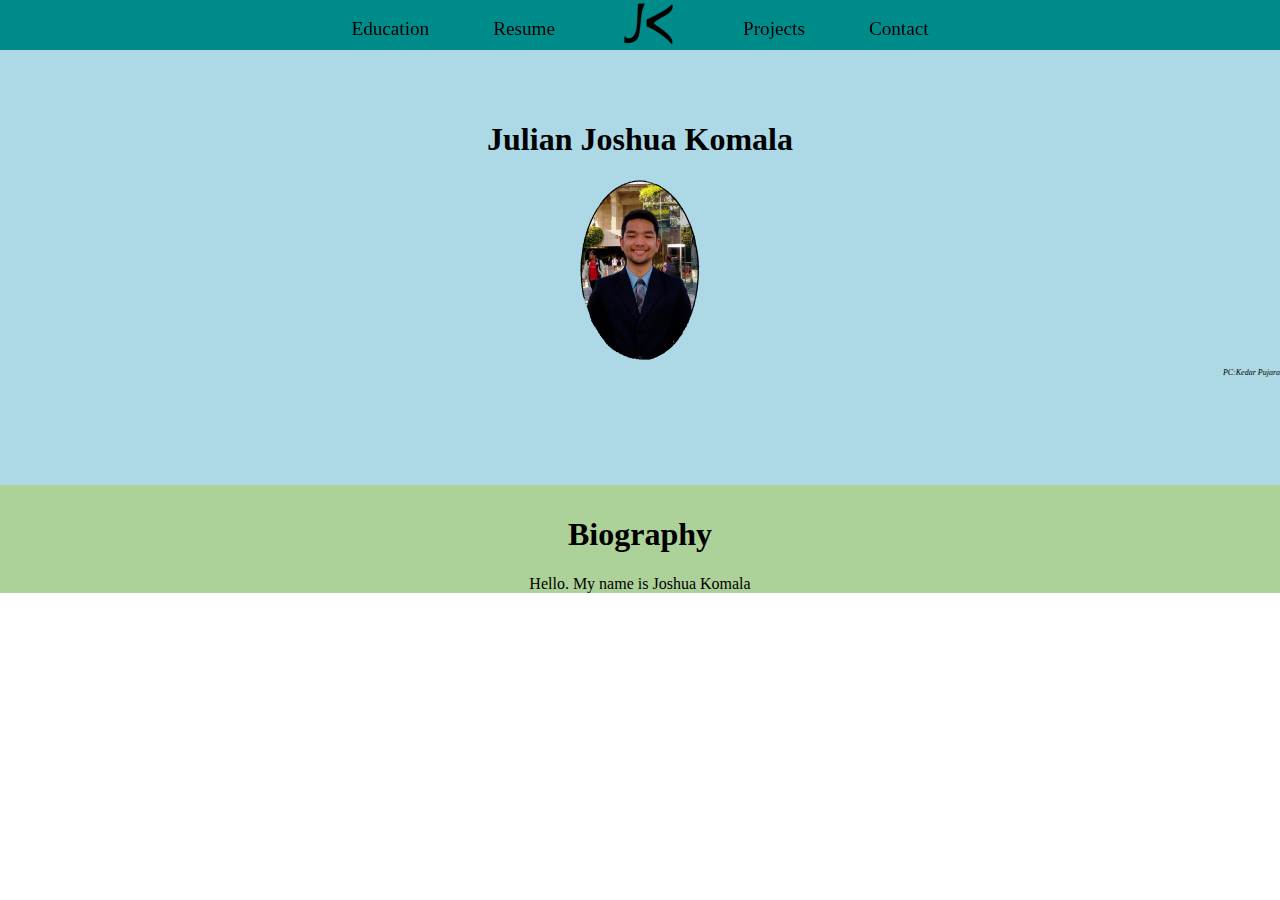
==== index.html @ 275aaf78 "New tab for resume" ====
<!DOCTYPE html>
<html>
  <head>
    <title>Julian Joshua Komala</title>
    <link rel="stylesheet" type="text/css" href="style.css">
    <link rel="icon" type="image/png" href="images/Logo.png">
  </head>
<body>
	<div id="navbar">

		<li><a href="http://joshuakomala.github.io/edu">Education</a></li>
		<li><a href="assets/Resume.pdf" target="_blank">Resume</a></li>
		<li><a id="noUnderline" href="http://joshuakomala.github.io"><img src="images/Logo.png" /></a></li>
		<li><a href="http://joshuakomala.github.io/projects">Projects</a></li>
		<li><a href="http://joshuakomala.github.io/contact">Contact</a></li>

	</div>
	<div id="intro">
		<h1>Julian Joshua Komala</h1>
		<img id="mypic" src="images/me.png" />
		<p id="photocred"><em>PC:Kedar Pujara</em></p>
	</div>
	<div id="bio">
		<h1>Biography</h1>
		<p> Hello. My name is Joshua Komala </p>
	</div>
</body>
</html>
---- style.css ----
h1 {

	text-align:center;
}

p{

	text-align: center;
}

body{

	margin: 0px;
	padding: 0px;
}

#mypic {
	display:block;
	width: 120px;
	height: 180px;
	margin-left:auto;
	margin-right: auto;

}

#intro {
	background-color: #ADD8E6;
	padding-top:100px;
	padding-bottom:100px;
	width:100%;
	height:100%;
}
#photocred {

	text-align:right;
	font-family:Verdana;
	font-size:0.5em;
}
#bio {
	padding-top:10px;
	background-color:  #ADD299;

}

#navbar li {
	position:relative;
	display:inline-block;
	list-decoration: none;
	font-size:1.2em;
	font-family:fantasy;
	padding: 0 30px 0 30px;
	top:-25px;	

}
#navbar li:nth-child(3){
	top:-5px;
	
}
#navbar {
	padding-left:0px;
	position:fixed;
	text-align:center;
	background-color:darkcyan;
	width:100%;
	height:50px;
	z-index:100;
}
#noUnderline:active{

	border-bottom:none;
}

a:link{
	text-decoration:none;
	color:black;

}
a:visited{
	color:black;
}
a:active{
	border-bottom: 2px solid darkblue;
}

a:hover{

	color:darkblue;
}

.comingsoon{

	background-color:#ADD8E6;
}

.currentLink{

	border-bottom: 2px solid black;
}
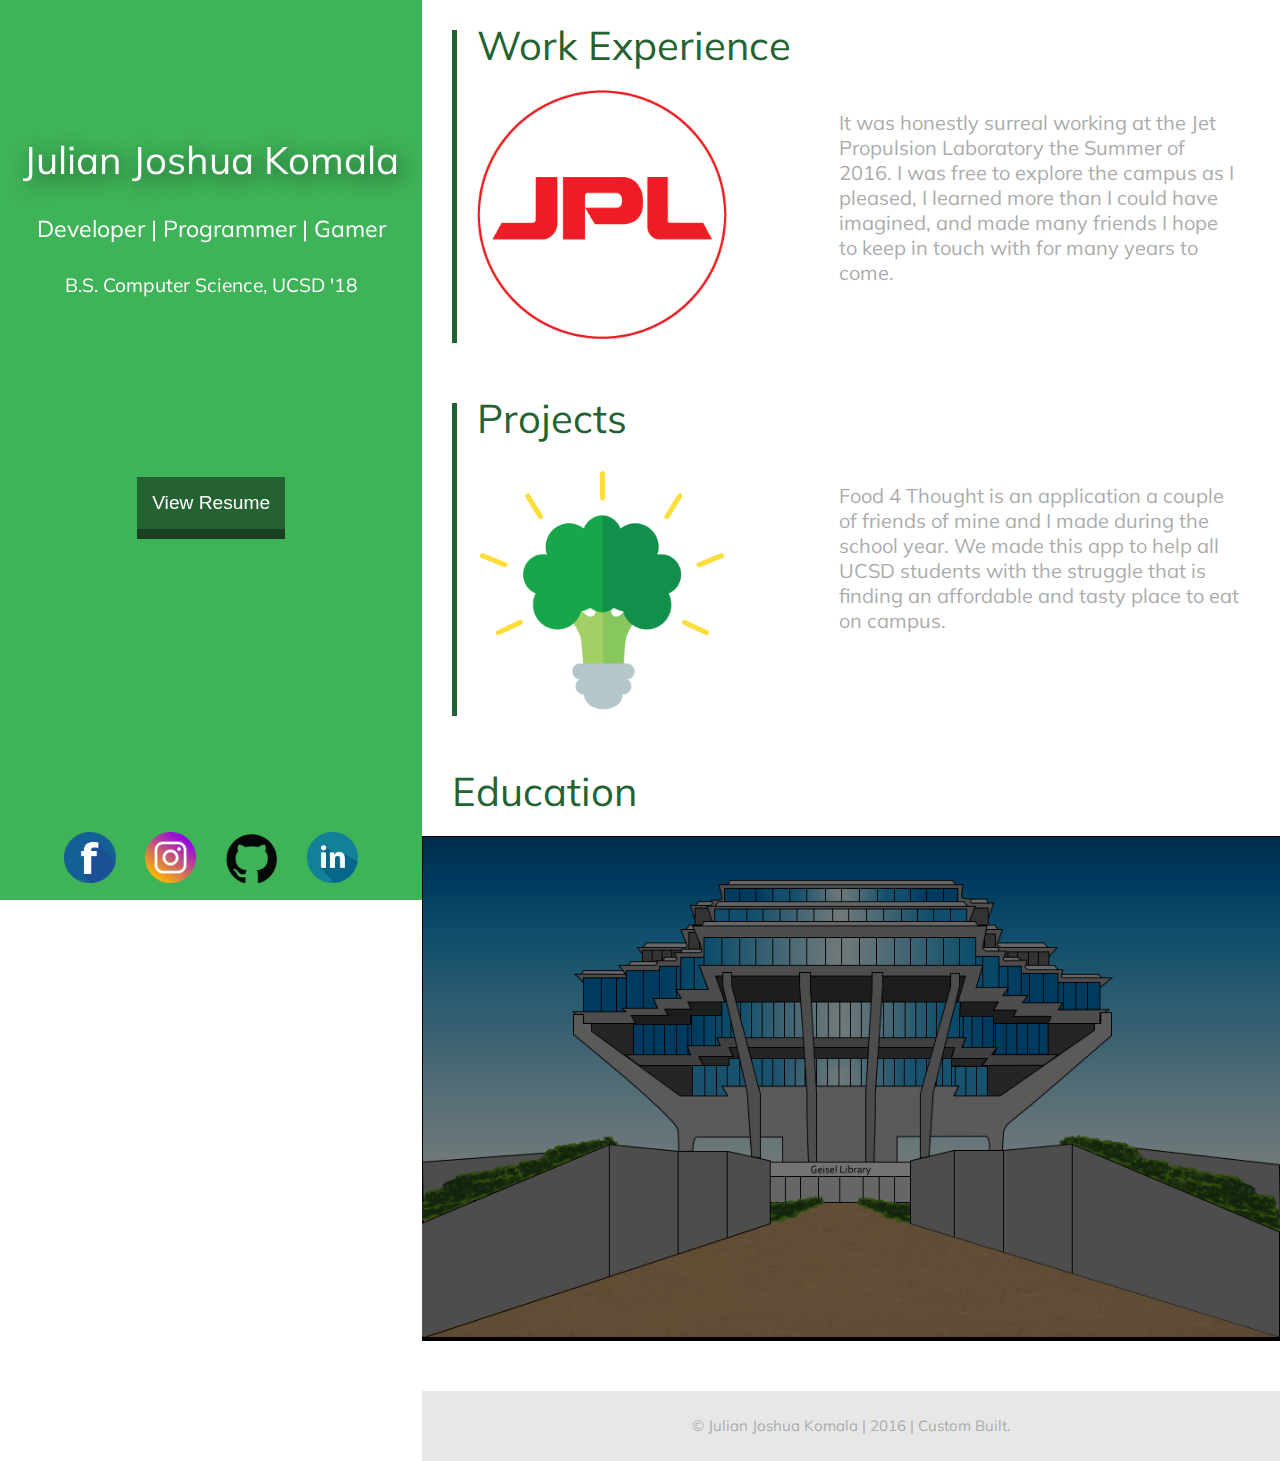
==== commit c3c95471: "NEW WEBSITE" ====
--- a/index.html
+++ b/index.html
@@ -1,28 +1,59 @@
 <!DOCTYPE html>
 <html>
-  <head>
-    <title>Julian Joshua Komala</title>
-    <link rel="stylesheet" type="text/css" href="style.css">
-    <link rel="icon" type="image/png" href="images/Logo.png">
-  </head>
-<body>
-	<div id="navbar">
+	<head>
+		<title>Julian Joshua Komala</title>
+		<link rel="stylesheet" type="text/css" href="newstyle.css">
+		<link rel="stylesheet" type="text/css"
+		      href="https://fonts.googleapis.com/css?family=Muli">
+		<link rel="icon" type="image/png" href="images/Logo.png">
+	</head>
+	<body>
+		<div id="intro">
+			<div class="container">
+				<div class="intro-header">Julian Joshua Komala</div>
+				<div class="intro-body"> Developer | Programmer | Gamer </div>
+				<div class="intro-body"> B.S. Computer Science, UCSD '18 </div>
+				<button id="resume" onclick="window.open('assets/Resume.pdf')"> View Resume</button>
+			</div>
+			<div id="icons">
+				<img id="fb" src="images/facebook.png" />
+				<img id="insta" src="images/instagram.png" />
+				<img id="git" src="images/github.png" />
+				<img id="linkedin" src="images/linkedin.png" />
 
-		<li><a href="http://joshuakomala.github.io/edu">Education</a></li>
-		<li><a href="assets/Resume.pdf" target="_blank">Resume</a></li>
-		<li><a id="noUnderline" href="http://joshuakomala.github.io"><img src="images/Logo.png" /></a></li>
-		<li><a href="http://joshuakomala.github.io/projects">Projects</a></li>
-		<li><a href="http://joshuakomala.github.io/contact">Contact</a></li>
+			</div>
 
-	</div>
-	<div id="intro">
-		<h1>Julian Joshua Komala</h1>
-		<img id="mypic" src="images/me.png" />
-		<p id="photocred"><em>PC:Kedar Pujara</em></p>
-	</div>
-	<div id="bio">
-		<h1>Biography</h1>
-		<p> Hello. My name is Joshua Komala </p>
-	</div>
-</body>
+			
+		</div>
+		<div id="body">
+			<div id="work">
+				<div class="panel">
+					<div class="panel-header">Work Experience</div>
+					<div class="panel-body">
+						<img id="jpl" src="images/jpl.png" />
+						<div class="panel-info"> It was honestly surreal working at the Jet Propulsion Laboratory the Summer of 2016. I was free to explore the campus as I pleased, I learned more than I could have imagined, and made many friends I hope to keep in touch with for many years to come.</div>
+					</div>
+				</div>
+				<div class="panel">
+					<div class="panel-header">Projects</div>
+					<div class="panel-body">
+						<img id="foodforthought" src="images/foodforthought.png" />
+						<div class="panel-info"> Food 4 Thought is an application a couple of friends of mine and I made during the school year. We made this app to help all UCSD students with the struggle that is finding an affordable and tasty place to eat on campus.  </div>
+					</div>
+				</div>
+				<div id="education">
+					<div class="panel-header">Education</div>
+					<div id="geiselbg">
+						<img id="geisel" src="images/geisel.png" />
+					</div>
+				</div>
+			</div>	
+			<div id="footer">
+				<div>&copy; Julian Joshua Komala | 2016 | Custom Built. </div>
+			</div>
+		</div>
+
+		<script src="https://code.jquery.com/jquery-3.1.1.js" ></script>
+		<script src="newscript.js"></script>
+	</body>
 </html>
--- a/newstyle.css
+++ b/newstyle.css
@@ -0,0 +1,215 @@
+/***********COLORS************
+	1. forest green :#246331;
+	2. grass green : #3fb358;
+
+
+
+
+*/
+
+
+/********* TABLE OF CONTENTS ***********
+	1. GENERAL
+	2. INTRO
+	3. BODY
+	4. FOOTER
+*/
+
+/* 1. ******** GENERAL **********/
+
+html,body {
+	padding: 0px;
+	margin: 0px;
+	font-family:Muli;
+
+}
+
+.container{
+	position: absolute;
+	width: 100%;
+}
+
+
+/* 2. ******** INTRO **********/
+
+#intro{
+	position:relative;
+	background-color: #3fb358;
+	width: 100%;
+	height: 100vh;
+	min-height:1200px;
+}
+#intro div{
+	text-align: center;
+	color: #fff;
+}
+.intro-header{
+	font-size: 90px;
+	text-shadow: 5px 5px 20px #1a4022;
+	padding-top: 15vh;
+}
+.intro-body{
+	padding-top: 30px;
+	font-size: 45px;
+}
+.intro-body:nth-child(3){
+	font-size:40px;
+}
+#resume{
+	background-color: #246331;
+	color: #fff;
+	font-size:35px;
+	padding:40px;
+	border:0px;
+	margin-top:20vh;
+	box-shadow:0 10px #1a4022;
+}
+#resume:focus{
+	outline:0px;
+}
+#resume:active{
+
+	box-shadow:0 4px #1a4022;
+	transform: translateY(6px);
+}
+#icons{
+	width:100%;
+	position:absolute;
+	bottom:0px;
+	text-align:center;
+}
+#icons img{
+	cursor:pointer;
+	width:150px;
+	margin:20px;
+}
+
+
+/* 3. ******** BODY **********/
+#work{
+	margin:30px 0px 150px 0px;
+
+}
+.panel{
+	margin-left:30px;
+	padding-left:20px;
+	border-left:5px solid #246331;
+
+}
+.panel-header{
+	font-size:80px;
+	margin-top:125px;
+	color:#246331;
+	line-height:50px;
+	margin-bottom:30px;
+}
+.panel-info{
+	float:right;
+	text-align:left;
+	width:50%;
+	margin:20px 40px 0 0;
+	color:#ababab;
+	font-size:25px;
+	word-break: break-word;
+}
+.panel-body img{
+	cursor:pointer;
+}
+#education .panel-header{
+	margin-left:30px;
+}
+#geiselbg{
+	background-color:black;
+}
+#geisel{
+	opacity:0.5;
+	width:100%;
+}
+
+/* 4. ******** FOOTER **********/
+#footer{
+	position:relative;
+	bottom:0px;
+	background-color:#E7E7E7;
+	height:150px;
+	width:100%;
+	text-align:center;
+}
+#footer div{
+	padding-top:50px;
+	color:#ABABAB;
+	font-size:30px;
+
+}
+
+
+@media screen and (min-width:480px) {
+
+	#intro{
+		width:33%;
+		position:fixed;
+		min-height:300px;
+	}
+	.intro-header{
+		font-size:3vw;
+	}
+	.intro-body{
+		font-size:1.8vw;
+	}
+	.intro-body:nth-child(3){
+		font-size:1.5vw;
+	}
+	#resume{
+		font-size:1.5vw;
+		padding:15px;
+	}
+	#icons img{
+		cursor:pointer;
+		width:4vw;
+		margin:1vw;
+	
+	}
+	#body{
+		width:67%;
+		float:right;
+	}
+	#work{
+		margin-left:0px;
+		margin-bottom:50px;
+	}
+	.panel-header{
+		font-size:40px;
+		margin-top:30px;
+		line-height:30px;
+	}
+
+	.panel-body{
+		margin-bottom:60px;
+	}
+	.panel-body img{
+		cursor:pointer;
+		width:250px;
+	}
+	.panel-info{
+		font-size:20px;
+
+	}
+
+	#footer{
+
+		height:70px;
+
+	}
+	#footer div{
+		padding-top:25px;
+		color:#ABABAB;
+		font-size:15px;
+
+	}
+}
+
+@media screen and (max-height:300px) {
+	#intro{
+		position:relative;
+	}
+}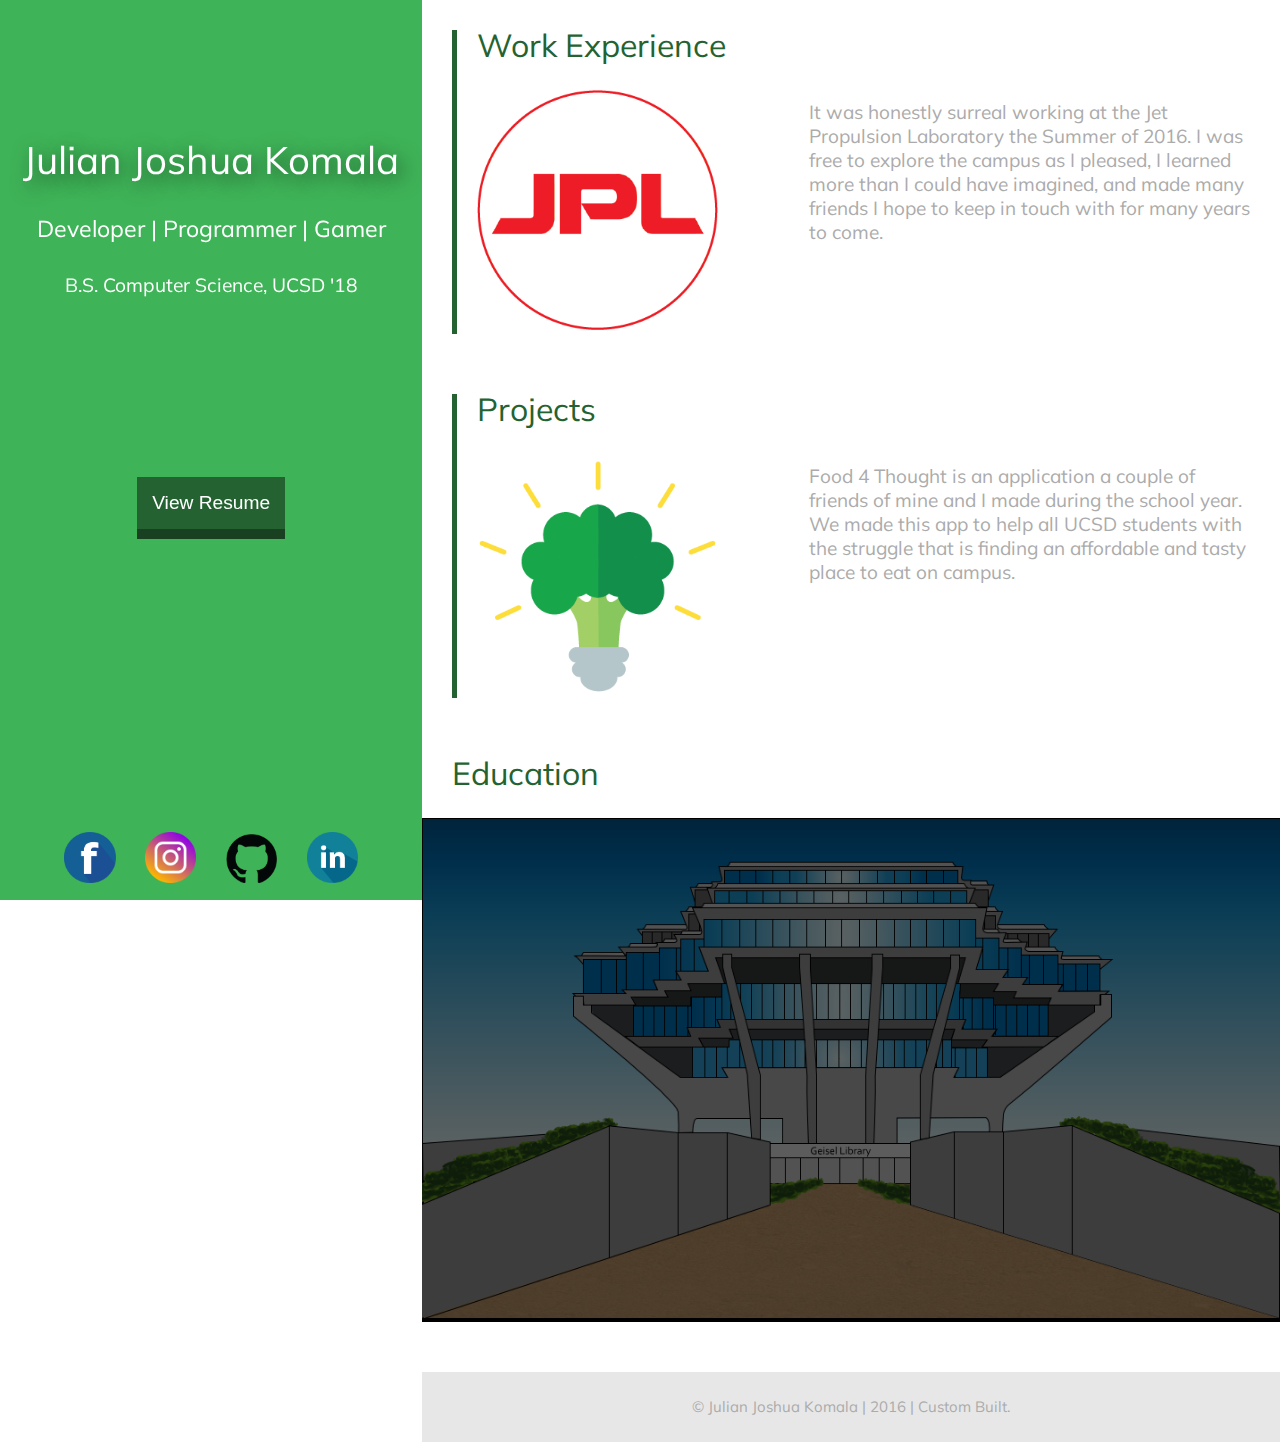
==== commit a72b33e3: "Updated Responsivenes" ====
--- a/index.html
+++ b/index.html
@@ -1,11 +1,13 @@
 <!DOCTYPE html>
 <html>
 	<head>
+		<meta name="viewport" content="width=device-width, initial-scale=1">
 		<title>Julian Joshua Komala</title>
 		<link rel="stylesheet" type="text/css" href="newstyle.css">
 		<link rel="stylesheet" type="text/css"
 		      href="https://fonts.googleapis.com/css?family=Muli">
 		<link rel="icon" type="image/png" href="images/Logo.png">
+
 	</head>
 	<body>
 		<div id="intro">
--- a/newstyle.css
+++ b/newstyle.css
@@ -37,32 +37,33 @@
 	background-color: #3fb358;
 	width: 100%;
 	height: 100vh;
-	min-height:1200px;
+	min-height:600px;
 }
 #intro div{
 	text-align: center;
 	color: #fff;
 }
 .intro-header{
-	font-size: 90px;
+	font-size: 9vw;
 	text-shadow: 5px 5px 20px #1a4022;
 	padding-top: 15vh;
 }
 .intro-body{
 	padding-top: 30px;
-	font-size: 45px;
+	font-size:5.25vw;
 }
 .intro-body:nth-child(3){
-	font-size:40px;
+	font-size:4.75vw;
 }
 #resume{
 	background-color: #246331;
 	color: #fff;
-	font-size:35px;
-	padding:40px;
+	font-size:4.5vw;
+	padding:30px;
 	border:0px;
 	margin-top:20vh;
 	box-shadow:0 10px #1a4022;
+	cursor:pointer;
 }
 #resume:focus{
 	outline:0px;
@@ -80,40 +81,43 @@
 }
 #icons img{
 	cursor:pointer;
-	width:150px;
-	margin:20px;
+	width:12vw;
+	margin:4vw;
 }
 
 
 /* 3. ******** BODY **********/
+
+
 #work{
 	margin:30px 0px 150px 0px;
 
 }
 .panel{
-	margin-left:30px;
-	padding-left:20px;
-	border-left:5px solid #246331;
+	margin-left:15px;
+	padding-left:15px;
+	border-left:3px solid #246331;
 
 }
 .panel-header{
-	font-size:80px;
-	margin-top:125px;
+	font-size:30px;
+	margin-top:50px;
 	color:#246331;
-	line-height:50px;
+	line-height:20px;
 	margin-bottom:30px;
 }
 .panel-info{
 	float:right;
 	text-align:left;
 	width:50%;
-	margin:20px 40px 0 0;
+	margin:10px 20px 0 0;
 	color:#ababab;
-	font-size:25px;
+	font-size:3vw;
 	word-break: break-word;
 }
 .panel-body img{
 	cursor:pointer;
+	width:33%;
 }
 #education .panel-header{
 	margin-left:30px;
@@ -122,7 +126,7 @@
 	background-color:black;
 }
 #geisel{
-	opacity:0.5;
+	opacity:0.4;
 	width:100%;
 }
 
@@ -177,8 +181,13 @@
 		margin-left:0px;
 		margin-bottom:50px;
 	}
+	.panel{
+		margin-left:30px;
+		padding-left:20px;
+		border-left:5px solid #246331;
+	}
 	.panel-header{
-		font-size:40px;
+		font-size:2.5vw;
 		margin-top:30px;
 		line-height:30px;
 	}
@@ -188,10 +197,12 @@
 	}
 	.panel-body img{
 		cursor:pointer;
-		width:250px;
+		width:30%;
 	}
 	.panel-info{
-		font-size:20px;
+		width:55%;
+		margin:10px 30px 0 0;
+		font-size: calc(1.25vw + 3px);
 
 	}
 
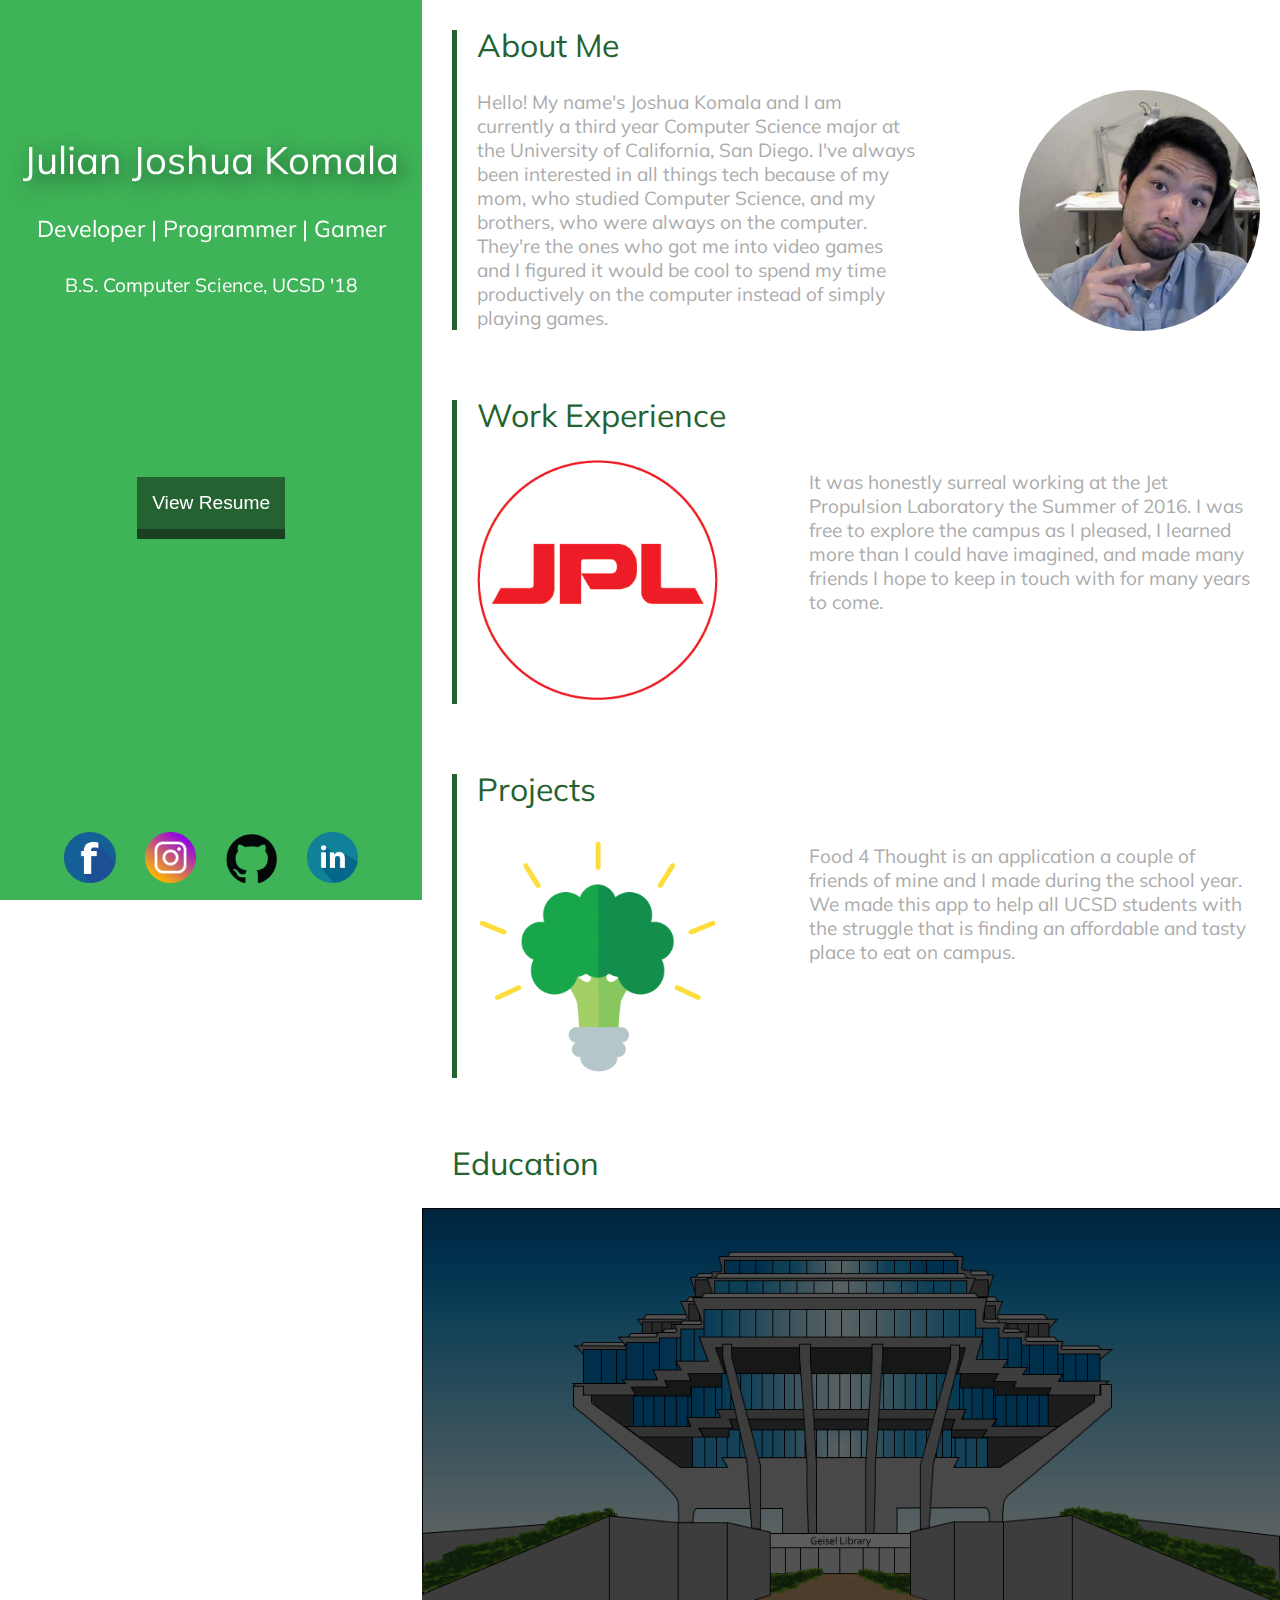
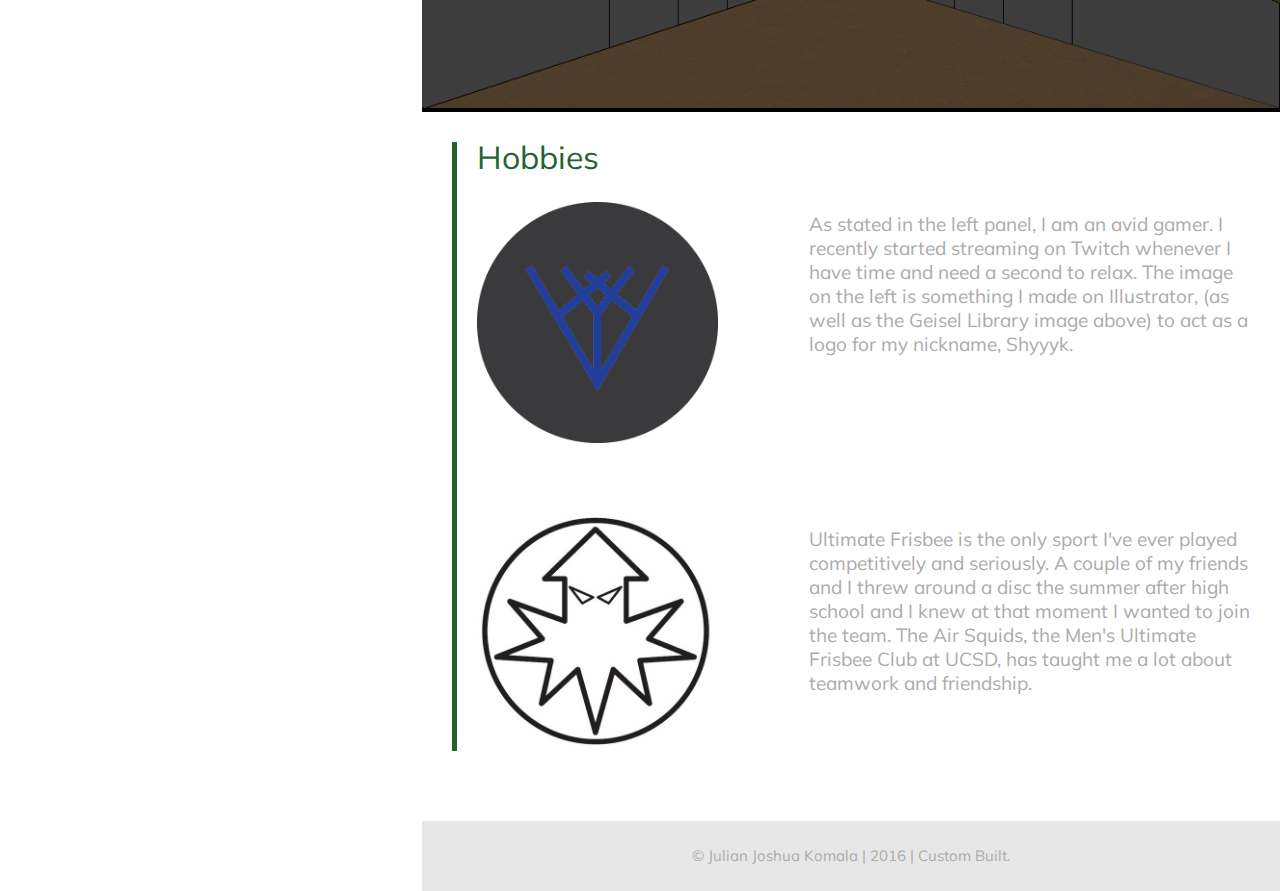
==== commit 62c7d2c8: "Added Hobbies and 404" ====
--- a/index.html
+++ b/index.html
@@ -7,6 +7,16 @@
 		<link rel="stylesheet" type="text/css"
 		      href="https://fonts.googleapis.com/css?family=Muli">
 		<link rel="icon" type="image/png" href="images/Logo.png">
+		<script>
+			(function(i,s,o,g,r,a,m){i['GoogleAnalyticsObject']=r;i[r]=i[r]||function(){
+			(i[r].q=i[r].q||[]).push(arguments)},i[r].l=1*new Date();a=s.createElement(o),
+			m=s.getElementsByTagName(o)[0];a.async=1;a.src=g;m.parentNode.insertBefore(a,m)
+			})(window,document,'script','https://www.google-analytics.com/analytics.js','ga');
+
+			ga('create', 'UA-90575501-1', 'auto');
+			ga('send', 'pageview');
+
+		</script>
 
 	</head>
 	<body>
@@ -15,7 +25,7 @@
 				<div class="intro-header">Julian Joshua Komala</div>
 				<div class="intro-body"> Developer | Programmer | Gamer </div>
 				<div class="intro-body"> B.S. Computer Science, UCSD '18 </div>
-				<button id="resume" onclick="window.open('assets/Resume.pdf')"> View Resume</button>
+				<button class="raised-button" onclick="window.open('assets/Resume.pdf')"> View Resume</button>
 			</div>
 			<div id="icons">
 				<img id="fb" src="images/facebook.png" />
@@ -30,17 +40,26 @@
 		<div id="body">
 			<div id="work">
 				<div class="panel">
+					<div class="panel-header">About Me</div>
+					<div class="panel-body">
+						<img id="mypic" class="right-align" src="images/mypic.jpeg" />
+						<div class="panel-info">
+							Hello! My name's Joshua Komala and I am currently a third year Computer Science major at the University of California, San Diego. I've always been interested in all things tech because of my mom, who studied Computer Science, and my brothers, who were always on the computer. They're the ones who got me into video games and I figured it would be cool to spend my time productively on the computer instead of simply playing games. 
+						</div>
+					</div>
+				</div>
+				<div class="panel">
 					<div class="panel-header">Work Experience</div>
 					<div class="panel-body">
-						<img id="jpl" src="images/jpl.png" />
-						<div class="panel-info"> It was honestly surreal working at the Jet Propulsion Laboratory the Summer of 2016. I was free to explore the campus as I pleased, I learned more than I could have imagined, and made many friends I hope to keep in touch with for many years to come.</div>
+						<img id="jpl" class="clickable" src="images/jpl.png" />
+						<div class="panel-info right-align"> It was honestly surreal working at the Jet Propulsion Laboratory the Summer of 2016. I was free to explore the campus as I pleased, I learned more than I could have imagined, and made many friends I hope to keep in touch with for many years to come.</div>
 					</div>
 				</div>
 				<div class="panel">
 					<div class="panel-header">Projects</div>
 					<div class="panel-body">
-						<img id="foodforthought" src="images/foodforthought.png" />
-						<div class="panel-info"> Food 4 Thought is an application a couple of friends of mine and I made during the school year. We made this app to help all UCSD students with the struggle that is finding an affordable and tasty place to eat on campus.  </div>
+						<img id="foodforthought" class="clickable" src="images/foodforthought.png" />
+						<div class="panel-info right-align"> Food 4 Thought is an application a couple of friends of mine and I made during the school year. We made this app to help all UCSD students with the struggle that is finding an affordable and tasty place to eat on campus.  </div>
 					</div>
 				</div>
 				<div id="education">
@@ -48,7 +67,20 @@
 					<div id="geiselbg">
 						<img id="geisel" src="images/geisel.png" />
 					</div>
+					
 				</div>
+				<div class="panel">
+					<div class="panel-header">Hobbies</div>
+					<div class="panel-body">
+						<img id="twitch" class="clickable" src="images/Shyyyk.png" />
+						<div class="panel-info right-align"> As stated in the left panel, I am an avid gamer. I recently started streaming on Twitch whenever I have time and need a second to relax. The image on the left is something I made on Illustrator, (as well as the Geisel Library image above) to act as a logo for my nickname, Shyyyk. </div>
+					</div>
+					<div class="panel-body">
+						<img id="airsquids" src="images/airsquids.jpg" />
+						<div class="panel-info right-align"> Ultimate Frisbee is the only sport I've ever played competitively and seriously. A couple of my friends and I threw around a disc the summer after high school and I knew at that moment I wanted to join the team. The Air Squids, the Men's Ultimate Frisbee Club at UCSD, has taught me a lot about teamwork and friendship. </div>
+					</div>
+				</div>
+
 			</div>	
 			<div id="footer">
 				<div>&copy; Julian Joshua Komala | 2016 | Custom Built. </div>
--- a/newstyle.css
+++ b/newstyle.css
@@ -27,6 +27,15 @@
 .container{
 	position: absolute;
 	width: 100%;
+
+}
+.right-align{
+	float:right;
+	margin-right:20px;
+}
+.center-align{
+	margin:auto;
+	text-align:center;
 }
 
 
@@ -55,7 +64,7 @@
 .intro-body:nth-child(3){
 	font-size:4.75vw;
 }
-#resume{
+.raised-button{
 	background-color: #246331;
 	color: #fff;
 	font-size:4.5vw;
@@ -65,10 +74,10 @@
 	box-shadow:0 10px #1a4022;
 	cursor:pointer;
 }
-#resume:focus{
+.raised-button:focus{
 	outline:0px;
 }
-#resume:active{
+.raised-button:active{
 
 	box-shadow:0 4px #1a4022;
 	transform: translateY(6px);
@@ -107,7 +116,6 @@
 	margin-bottom:30px;
 }
 .panel-info{
-	float:right;
 	text-align:left;
 	width:50%;
 	margin:10px 20px 0 0;
@@ -115,9 +123,18 @@
 	font-size:3vw;
 	word-break: break-word;
 }
+.panel-body{
+	margin-bottom:70px;
+
+}
 .panel-body img{
+	width:33%;
+}
+.clickable{
 	cursor:pointer;
-	width:33%;
+}
+#mypic{
+	border-radius:50%;
 }
 #education .panel-header{
 	margin-left:30px;
@@ -135,16 +152,33 @@
 	position:relative;
 	bottom:0px;
 	background-color:#E7E7E7;
-	height:150px;
+	height:100px;
 	width:100%;
 	text-align:center;
 }
 #footer div{
-	padding-top:50px;
+	padding-top:40px;
 	color:#ABABAB;
-	font-size:30px;
-
-}
+	font-size:14px;
+
+}
+
+/*  ********* 404 ******** */
+.forohfour-head{
+	color:#246331;
+	font-size:40px;
+}
+#fof-body-container{
+	margin:auto;
+	margin-top:50px;
+	max-width:480px;
+	min-height: 400px;
+}
+.forohfour-body{
+	color:#ababab;
+	font-size:11px;
+}
+
 
 
 @media screen and (min-width:480px) {
@@ -163,7 +197,7 @@
 	.intro-body:nth-child(3){
 		font-size:1.5vw;
 	}
-	#resume{
+	.raised-button{
 		font-size:1.5vw;
 		padding:15px;
 	}
@@ -191,19 +225,13 @@
 		margin-top:30px;
 		line-height:30px;
 	}
-
-	.panel-body{
-		margin-bottom:60px;
-	}
 	.panel-body img{
-		cursor:pointer;
 		width:30%;
 	}
 	.panel-info{
 		width:55%;
 		margin:10px 30px 0 0;
 		font-size: calc(1.25vw + 3px);
-
 	}
 
 	#footer{
@@ -223,4 +251,4 @@
 	#intro{
 		position:relative;
 	}
-}+}
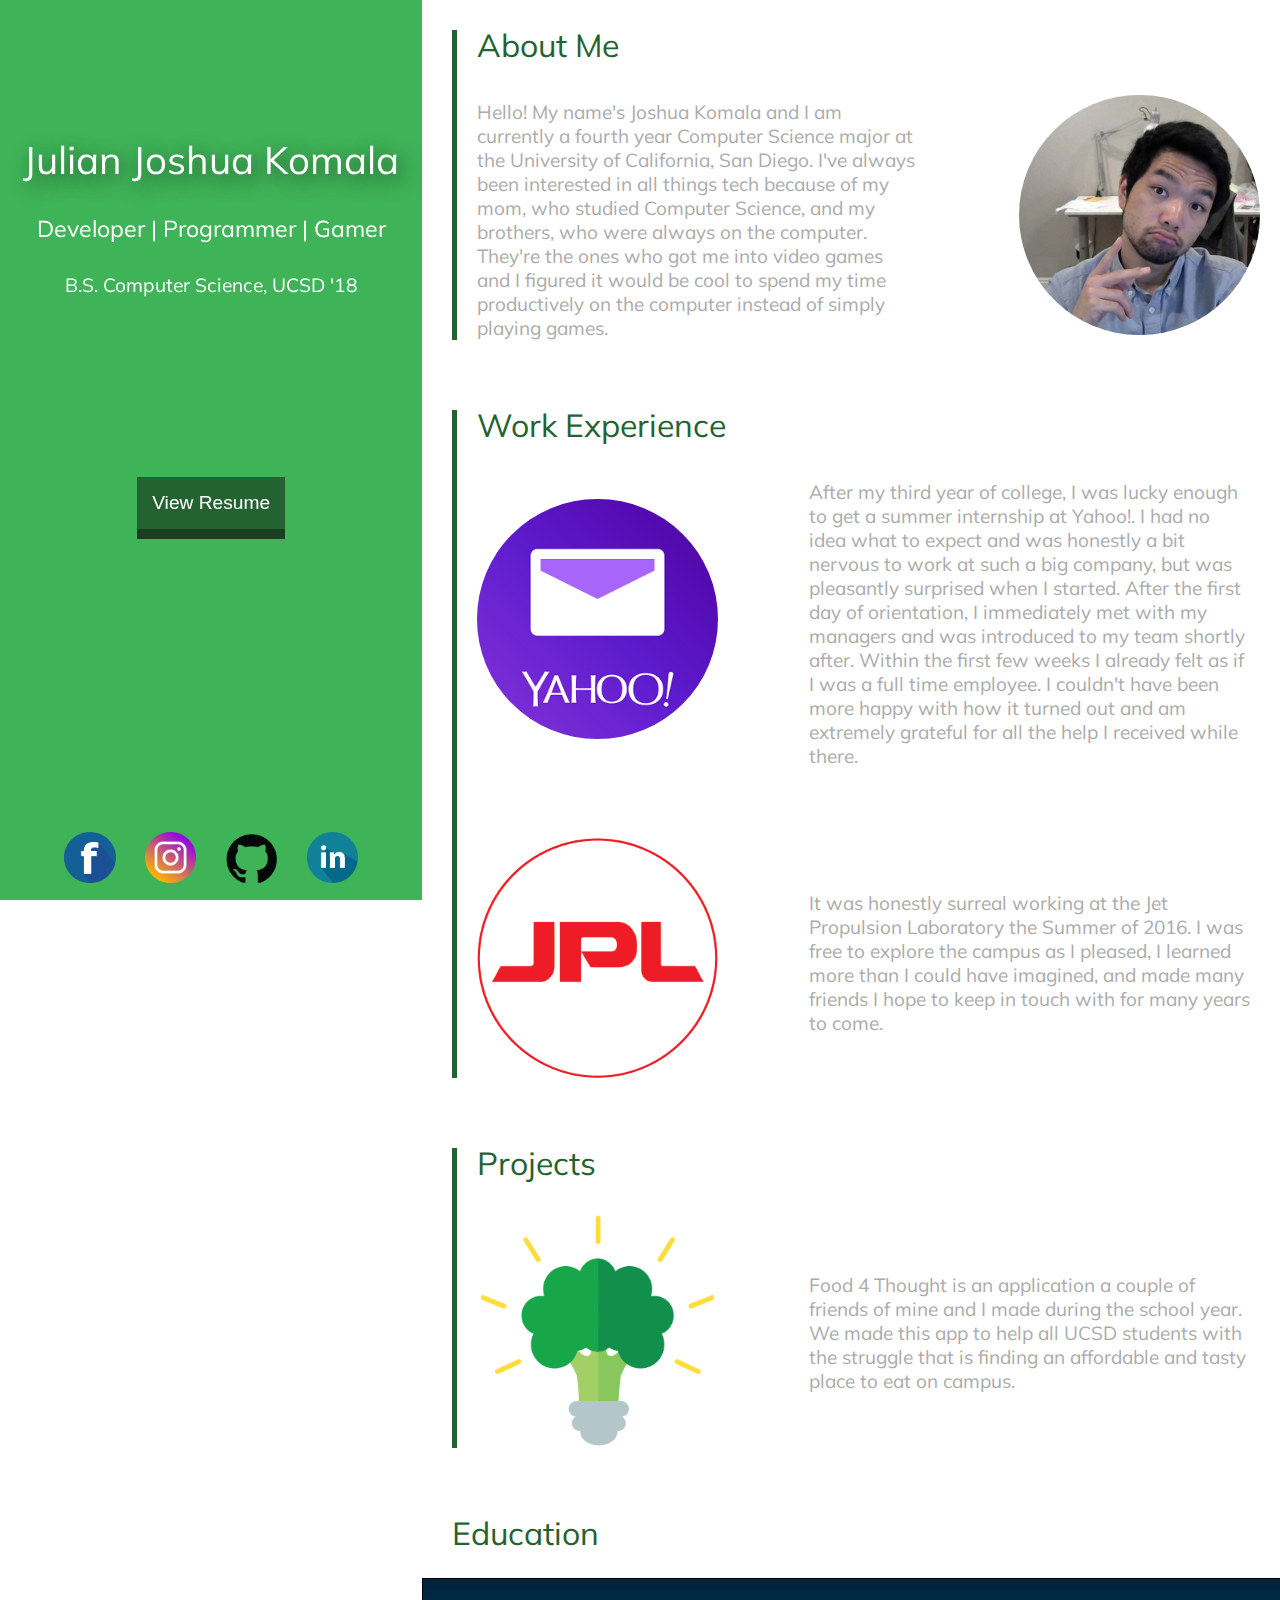
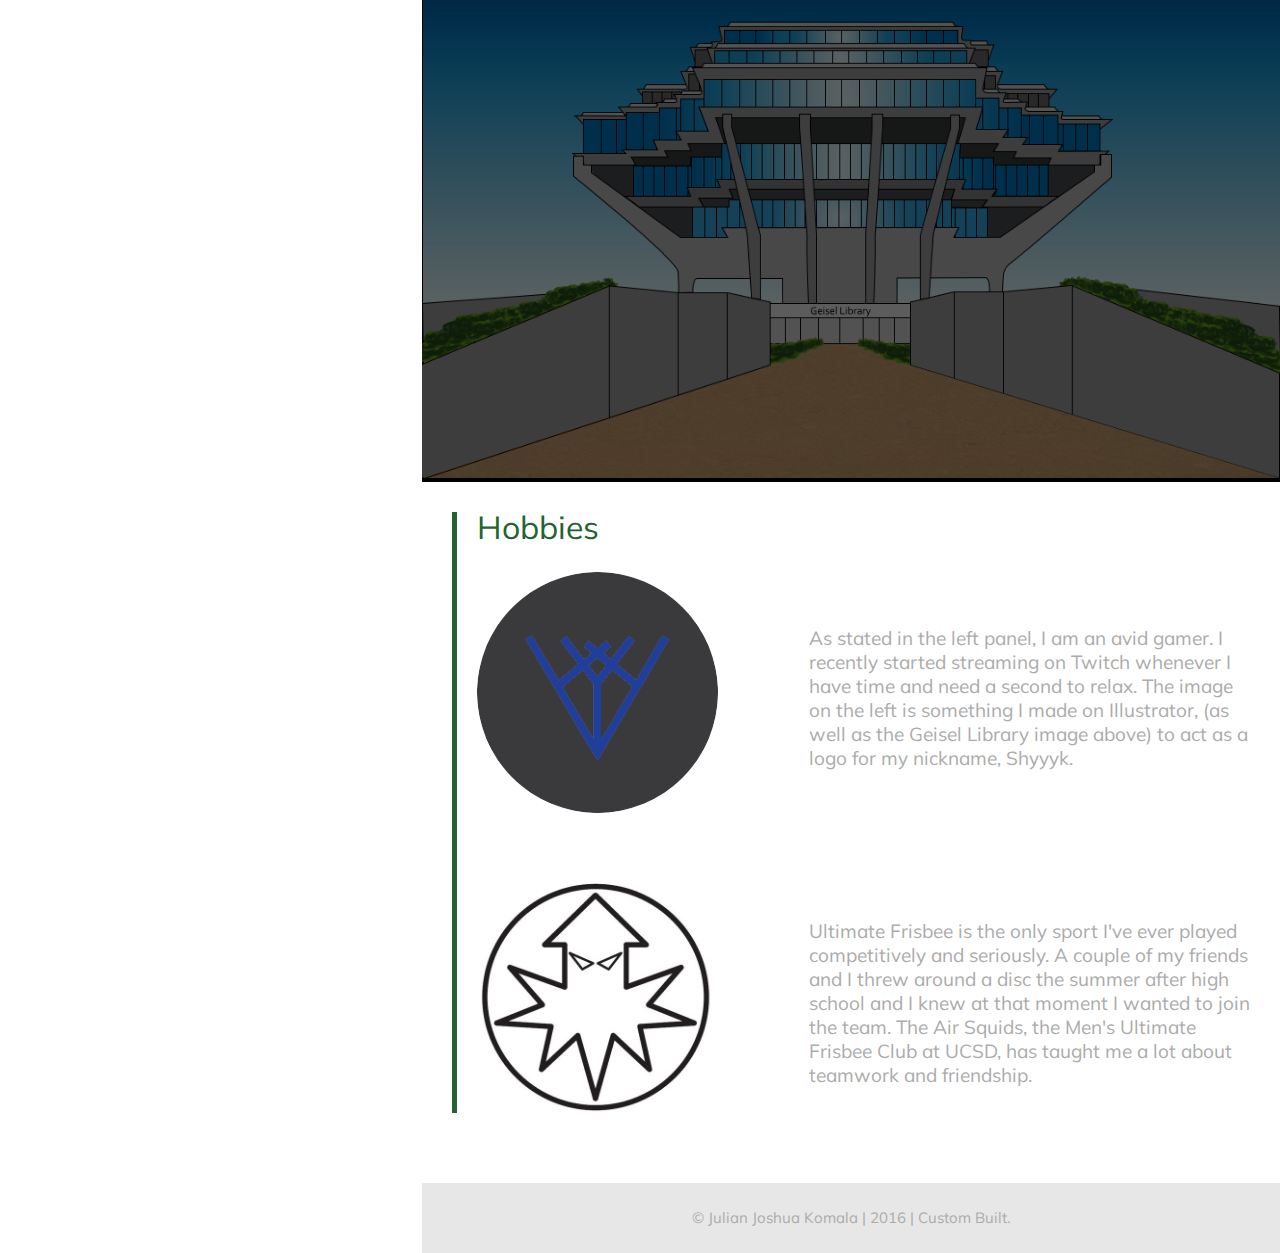
==== commit 6dfcd17d: "Updated resume and added Yahoo!" ====
--- a/index.html
+++ b/index.html
@@ -42,23 +42,27 @@
 				<div class="panel">
 					<div class="panel-header">About Me</div>
 					<div class="panel-body">
-						<img id="mypic" class="right-align" src="images/mypic.jpeg" />
 						<div class="panel-info">
-							Hello! My name's Joshua Komala and I am currently a third year Computer Science major at the University of California, San Diego. I've always been interested in all things tech because of my mom, who studied Computer Science, and my brothers, who were always on the computer. They're the ones who got me into video games and I figured it would be cool to spend my time productively on the computer instead of simply playing games. 
+							Hello! My name's Joshua Komala and I am currently a fourth year Computer Science major at the University of California, San Diego. I've always been interested in all things tech because of my mom, who studied Computer Science, and my brothers, who were always on the computer. They're the ones who got me into video games and I figured it would be cool to spend my time productively on the computer instead of simply playing games. 
 						</div>
+						<img id="mypic" class="right-align pic-circle" src="images/mypic.jpeg" />
 					</div>
 				</div>
 				<div class="panel">
 					<div class="panel-header">Work Experience</div>
 					<div class="panel-body">
-						<img id="jpl" class="clickable" src="images/jpl.png" />
+						<img id="yahoo" class="clickable pic-circle" src="images/yahoo.png" />
+						<div class="panel-info right-align"> After my third year of college, I was lucky enough to get a summer internship at Yahoo!. I had no idea what to expect and was honestly a bit nervous to work at such a big company, but was pleasantly surprised when I started. After the first day of orientation, I immediately met with my managers and was introduced to my team shortly after. Within the first few weeks I already felt as if I was a full time employee. I couldn't have been more happy with how it turned out and am extremely grateful for all the help I received while there. </div>
+					</div>
+					<div class="panel-body">
+						<img id="jpl" class="clickable pic-circle" src="images/jpl.png" />
 						<div class="panel-info right-align"> It was honestly surreal working at the Jet Propulsion Laboratory the Summer of 2016. I was free to explore the campus as I pleased, I learned more than I could have imagined, and made many friends I hope to keep in touch with for many years to come.</div>
 					</div>
 				</div>
 				<div class="panel">
 					<div class="panel-header">Projects</div>
 					<div class="panel-body">
-						<img id="foodforthought" class="clickable" src="images/foodforthought.png" />
+						<img id="foodforthought" class="clickable pic-circle" src="images/foodforthought.png" />
 						<div class="panel-info right-align"> Food 4 Thought is an application a couple of friends of mine and I made during the school year. We made this app to help all UCSD students with the struggle that is finding an affordable and tasty place to eat on campus.  </div>
 					</div>
 				</div>
@@ -72,11 +76,11 @@
 				<div class="panel">
 					<div class="panel-header">Hobbies</div>
 					<div class="panel-body">
-						<img id="twitch" class="clickable" src="images/Shyyyk.png" />
+						<img id="twitch" class="clickable pic-circle" src="images/Shyyyk.png" />
 						<div class="panel-info right-align"> As stated in the left panel, I am an avid gamer. I recently started streaming on Twitch whenever I have time and need a second to relax. The image on the left is something I made on Illustrator, (as well as the Geisel Library image above) to act as a logo for my nickname, Shyyyk. </div>
 					</div>
 					<div class="panel-body">
-						<img id="airsquids" src="images/airsquids.jpg" />
+						<img id="airsquids" class="pic-circle" src="images/airsquids.jpg" />
 						<div class="panel-info right-align"> Ultimate Frisbee is the only sport I've ever played competitively and seriously. A couple of my friends and I threw around a disc the summer after high school and I knew at that moment I wanted to join the team. The Air Squids, the Men's Ultimate Frisbee Club at UCSD, has taught me a lot about teamwork and friendship. </div>
 					</div>
 				</div>
--- a/newstyle.css
+++ b/newstyle.css
@@ -30,7 +30,6 @@
 
 }
 .right-align{
-	float:right;
 	margin-right:20px;
 }
 .center-align{
@@ -117,13 +116,14 @@
 }
 .panel-info{
 	text-align:left;
-	width:50%;
-	margin:10px 20px 0 0;
 	color:#ababab;
 	font-size:3vw;
 	word-break: break-word;
 }
 .panel-body{
+	display: flex;
+	align-items: center;
+	justify-content: space-between;
 	margin-bottom:70px;
 
 }
@@ -133,7 +133,8 @@
 .clickable{
 	cursor:pointer;
 }
-#mypic{
+.pic-circle{
+	margin-right:20px;
 	border-radius:50%;
 }
 #education .panel-header{
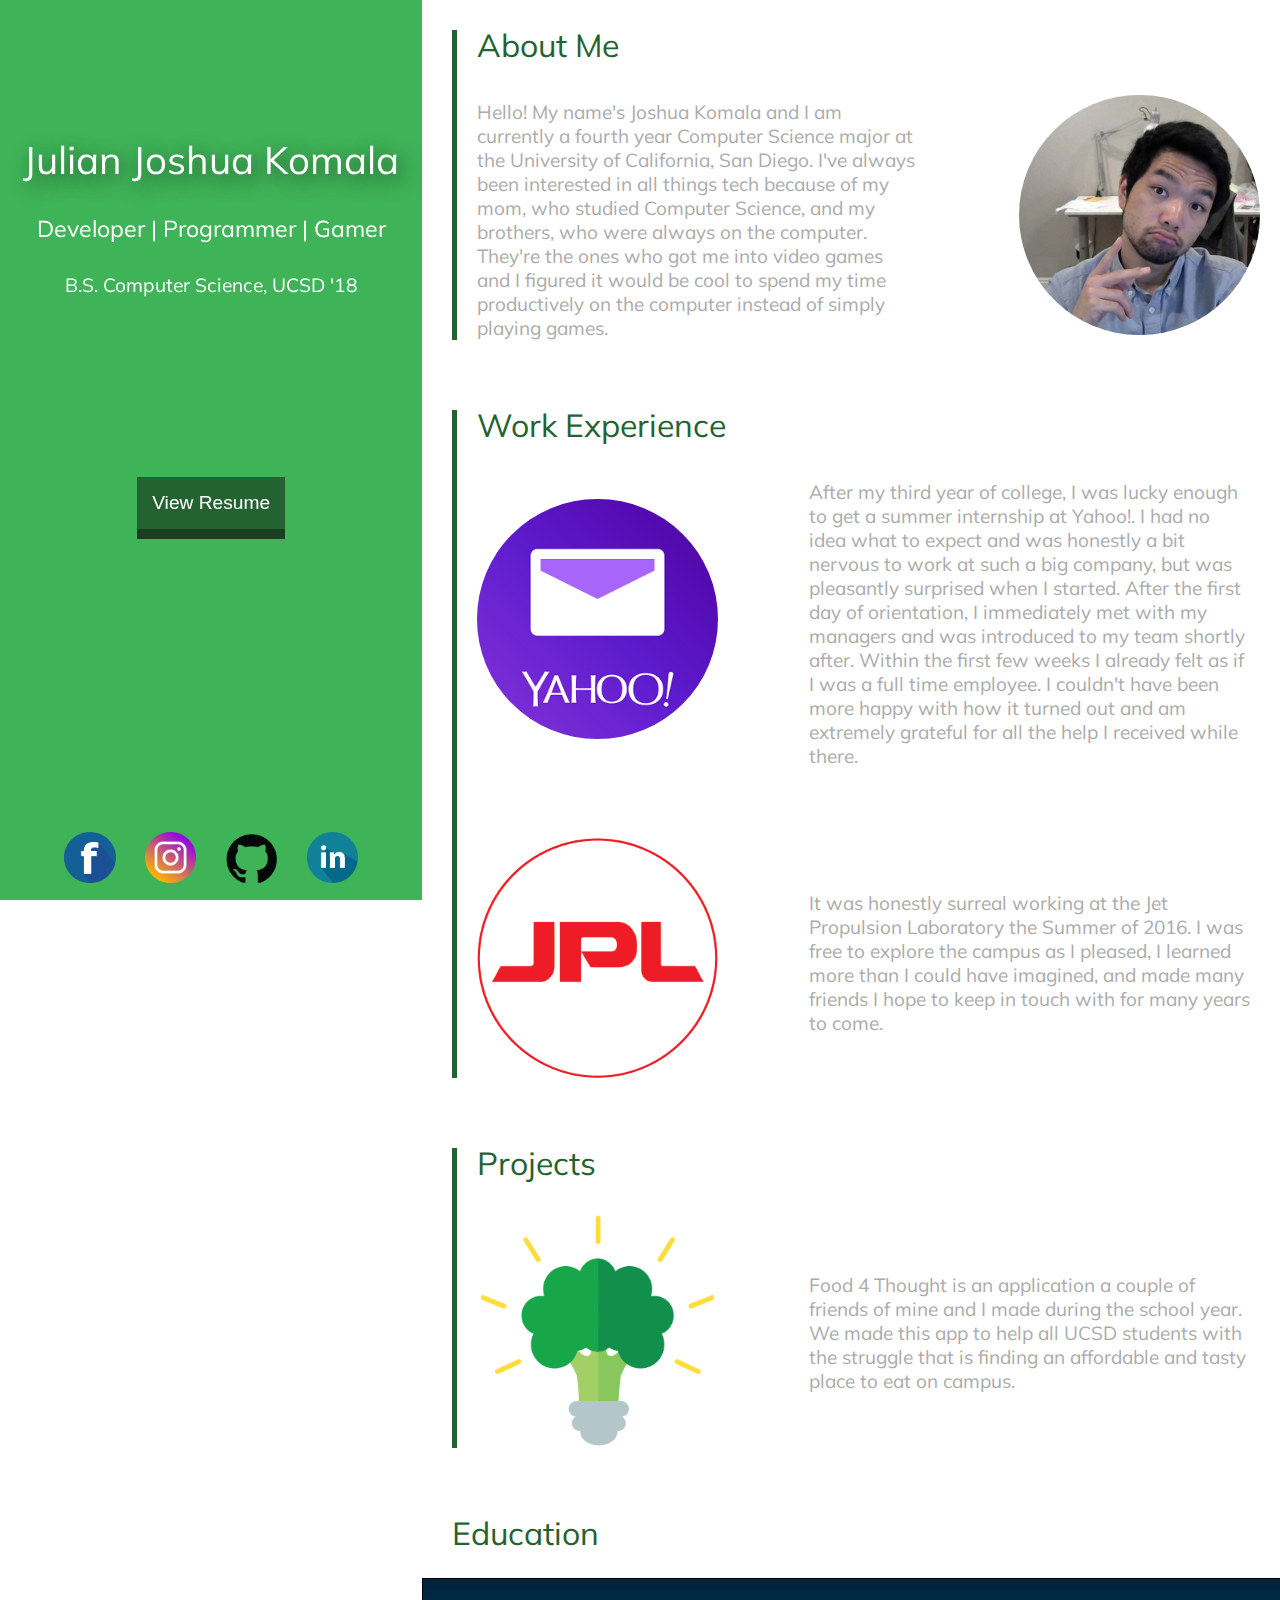
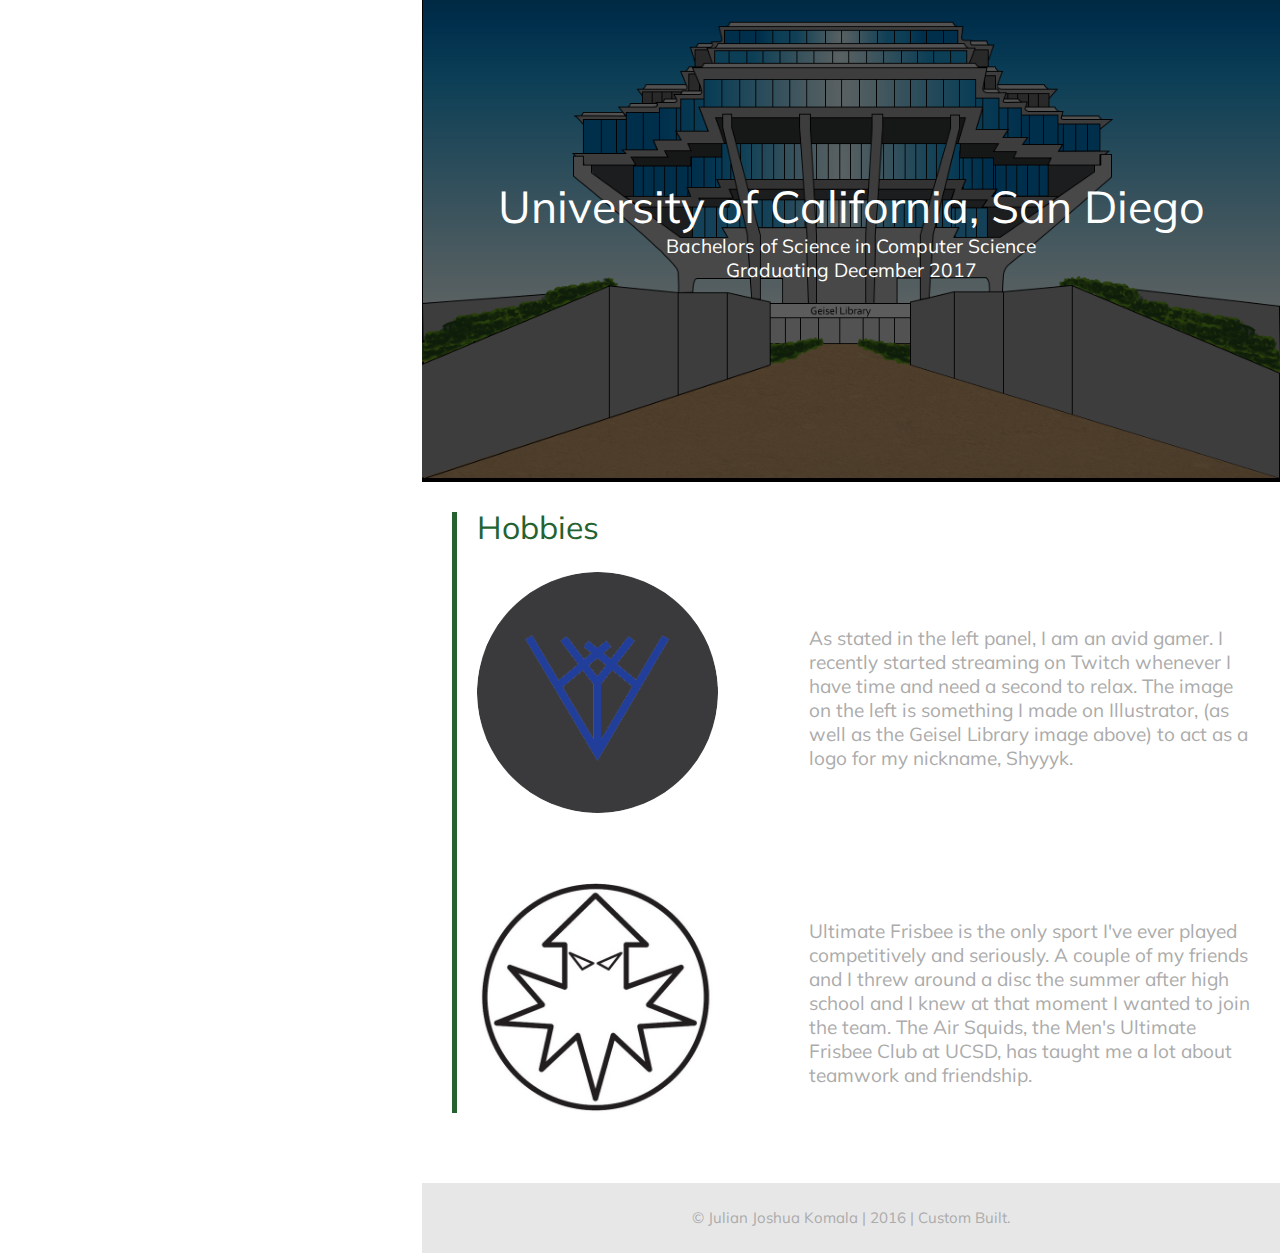
==== commit 9c03474d: "Added UCSD info in Geisel finally" ====
--- a/index.html
+++ b/index.html
@@ -68,8 +68,15 @@
 				</div>
 				<div id="education">
 					<div class="panel-header">Education</div>
-					<div id="geiselbg">
-						<img id="geisel" src="images/geisel.png" />
+					<div id="ucsd">
+						<div id="geiselbg">
+							<img id="geisel" src="images/geisel.png" />
+						</div>
+						<div id="ucsd-info">
+							<div class="ucsd-header"> University of California, San Diego </div>
+							<div class="ucsd-body">Bachelors of Science in Computer Science</div>
+							<div class="ucsd-body">Graduating December 2017</div>
+						</div>
 					</div>
 					
 				</div>
--- a/newstyle.css
+++ b/newstyle.css
@@ -147,7 +147,27 @@
 	opacity:0.4;
 	width:100%;
 }
-
+#ucsd {
+	position: relative;
+}
+#ucsd-info {
+	display: flex;
+	color: white;
+	align-items: center;
+	justify-content: center; 
+	flex-direction: column;
+	position: absolute;
+	top: 0;
+	left: 0;
+	right: 0;
+	bottom: 0;
+}
+.ucsd-header {
+	font-size: 5vw;
+}
+.ucsd-body {
+	font-size: 2.5vw;
+}
 /* 4. ******** FOOTER **********/
 #footer{
 	position:relative;
@@ -246,6 +266,12 @@
 		font-size:15px;
 
 	}
+	.ucsd-header {
+		font-size: 3.5vw;
+	}
+	.ucsd-body {
+		font-size: 1.5vw;
+	}
 }
 
 @media screen and (max-height:300px) {
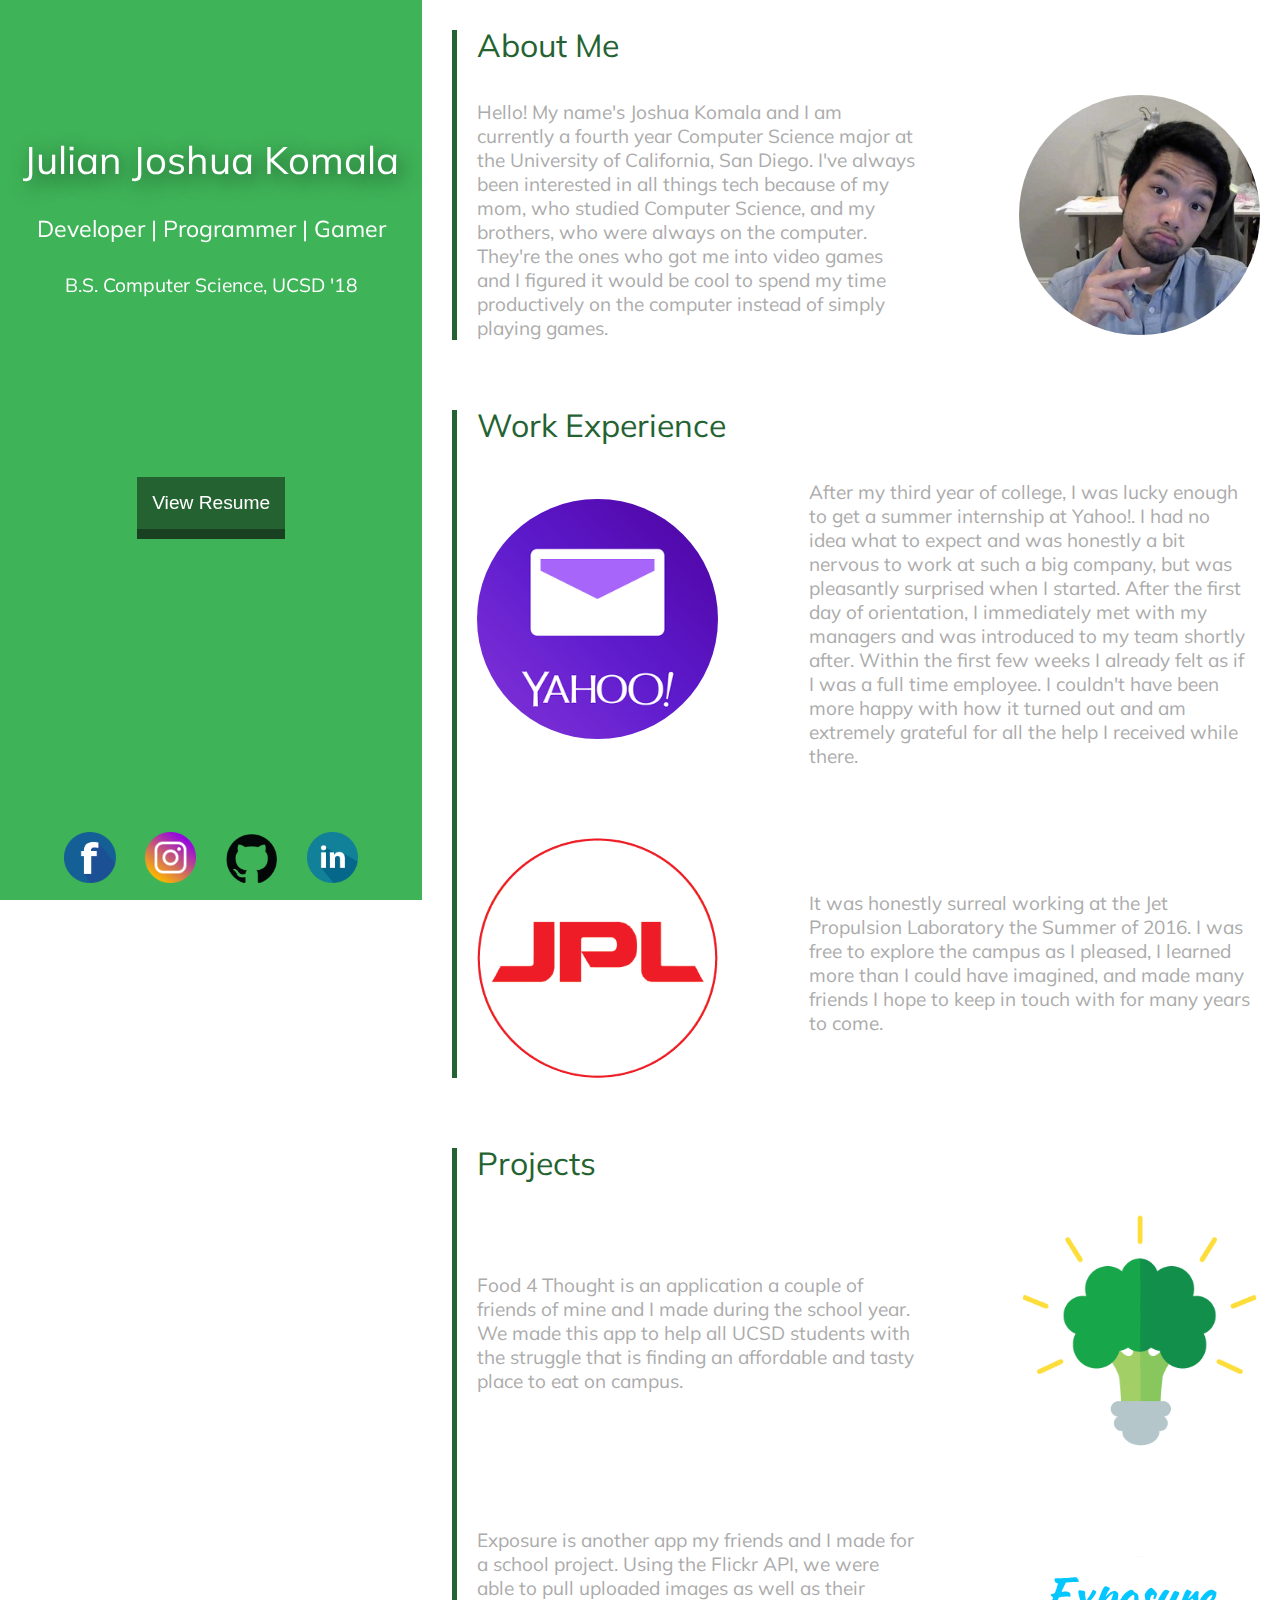
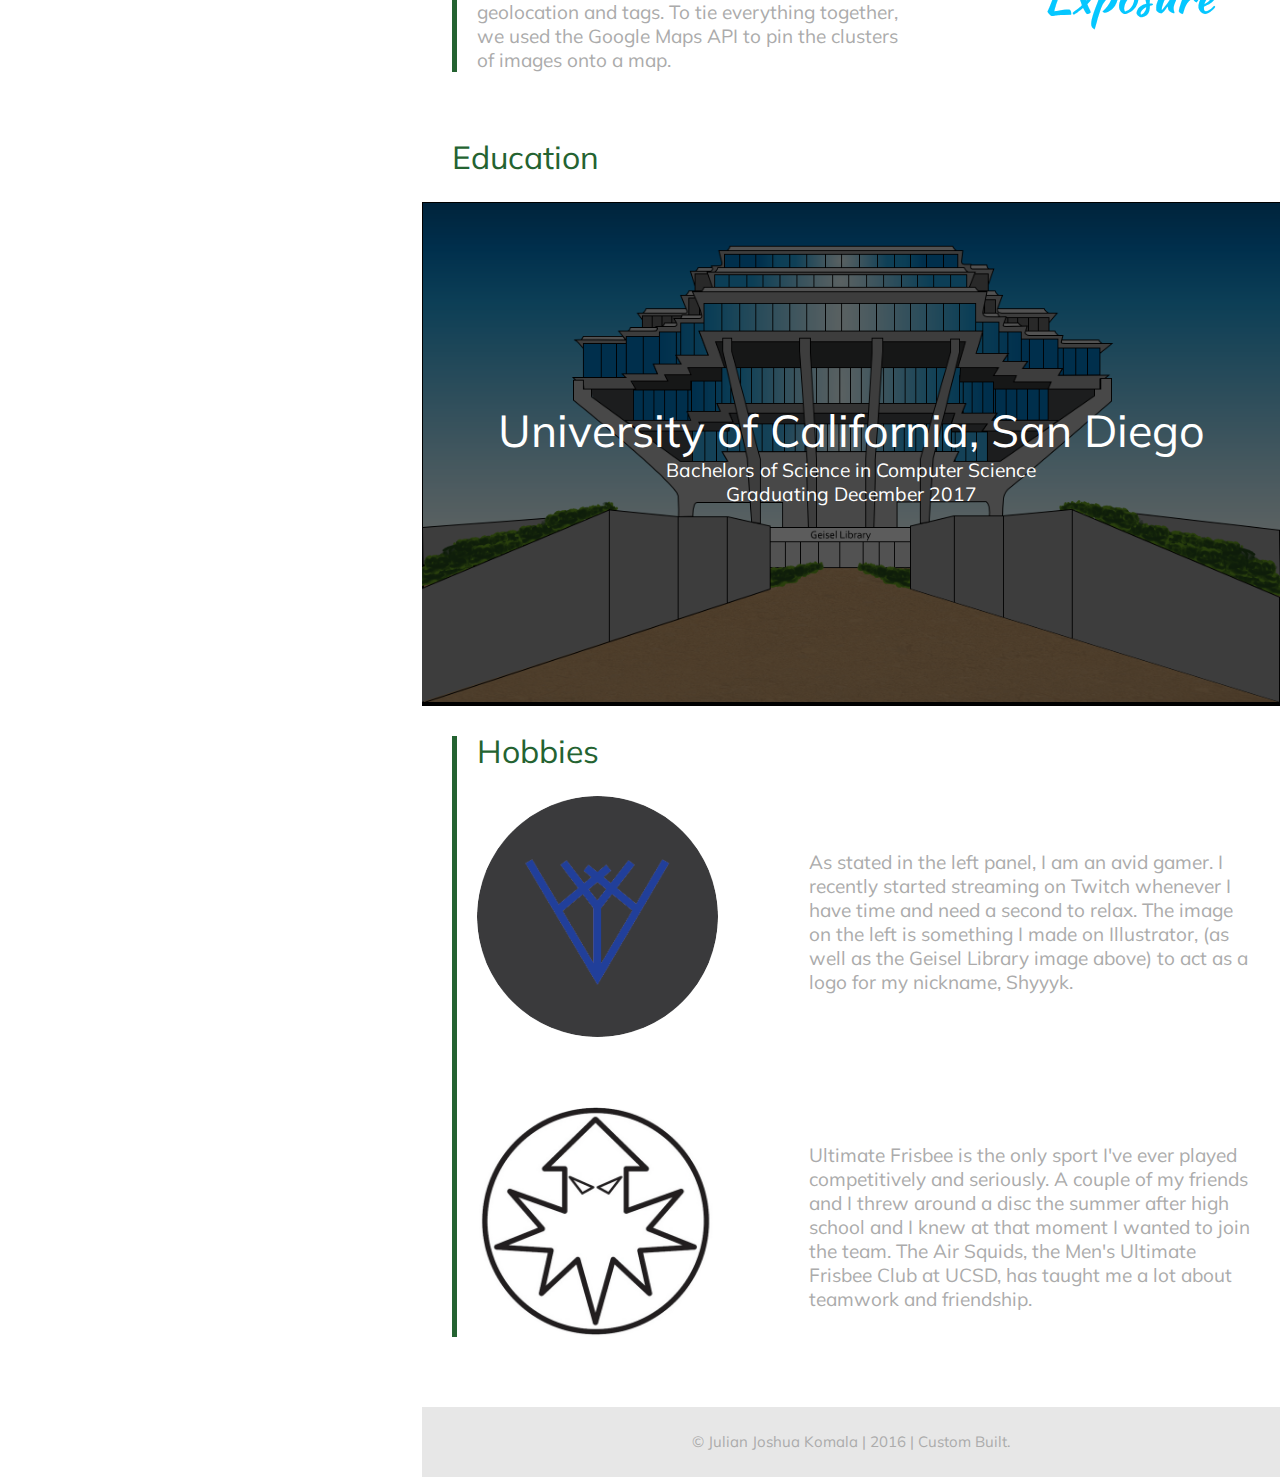
==== commit 095bcef7: "added exposure" ====
--- a/index.html
+++ b/index.html
@@ -62,8 +62,12 @@
 				<div class="panel">
 					<div class="panel-header">Projects</div>
 					<div class="panel-body">
+						<div class="panel-info right-align"> Food 4 Thought is an application a couple of friends of mine and I made during the school year. We made this app to help all UCSD students with the struggle that is finding an affordable and tasty place to eat on campus.  </div>
 						<img id="foodforthought" class="clickable pic-circle" src="images/foodforthought.png" />
-						<div class="panel-info right-align"> Food 4 Thought is an application a couple of friends of mine and I made during the school year. We made this app to help all UCSD students with the struggle that is finding an affordable and tasty place to eat on campus.  </div>
+					</div>
+					<div class="panel-body">
+						<div class="panel-info right-align"> Exposure is another app my friends and I made for a school project. Using the Flickr API, we were able to pull uploaded images as well as their geolocation and tags. To tie everything together, we used the Google Maps API to pin the clusters of images onto a map. </div>
+						<img id="exposure" class="clickable pic-circle" src="images/exposure.svg" />
 					</div>
 				</div>
 				<div id="education">
